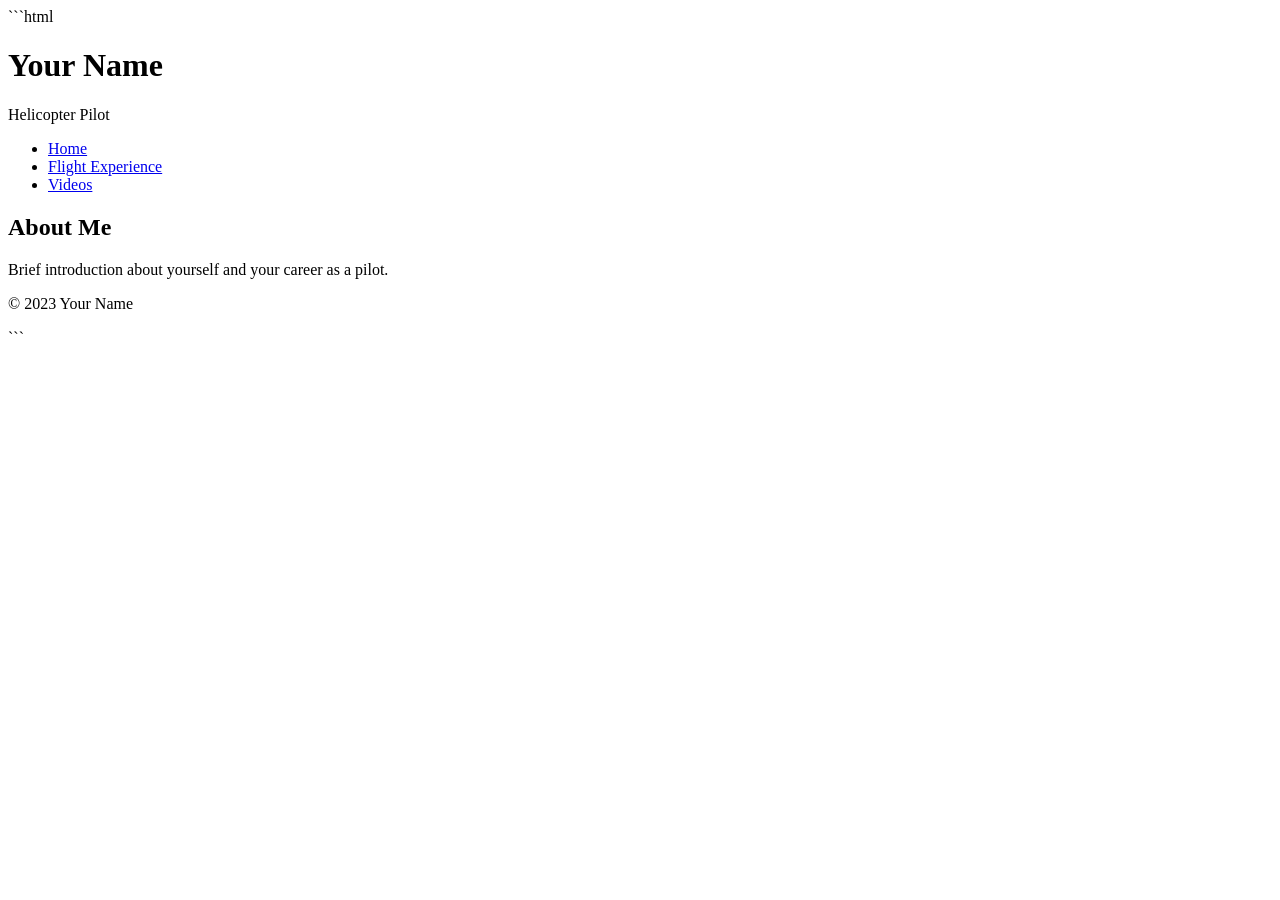
==== index.html @ 6cabb225 "Create index.html" ====
```html
 <!DOCTYPE html>
 <html lang="en">
 <head>
     <meta charset="UTF-8">
     <meta name="viewport" content="width=device-width, initial-scale=1.0">
     <title>Personal Resume</title>
     <link rel="stylesheet" href="styles.css">
 </head>
 <body>
     <header>
         <h1>Your Name</h1>
         <p>Helicopter Pilot</p>
     </header>
     <nav>
         <ul>
             <li><a href="index.html">Home</a></li>
             <li><a href="flight_experience.html">Flight Experience</a></li>
             <li><a href="videos.html">Videos</a></li>
         </ul>
     </nav>
     <main>
         <section id="about">
             <h2>About Me</h2>
             <p>Brief introduction about yourself and your career as a pilot.</p>
         </section>
     </main>
     <footer>
         <p>&copy; 2023 Your Name</p>
     </footer>
 </body>
 </html>
 ```
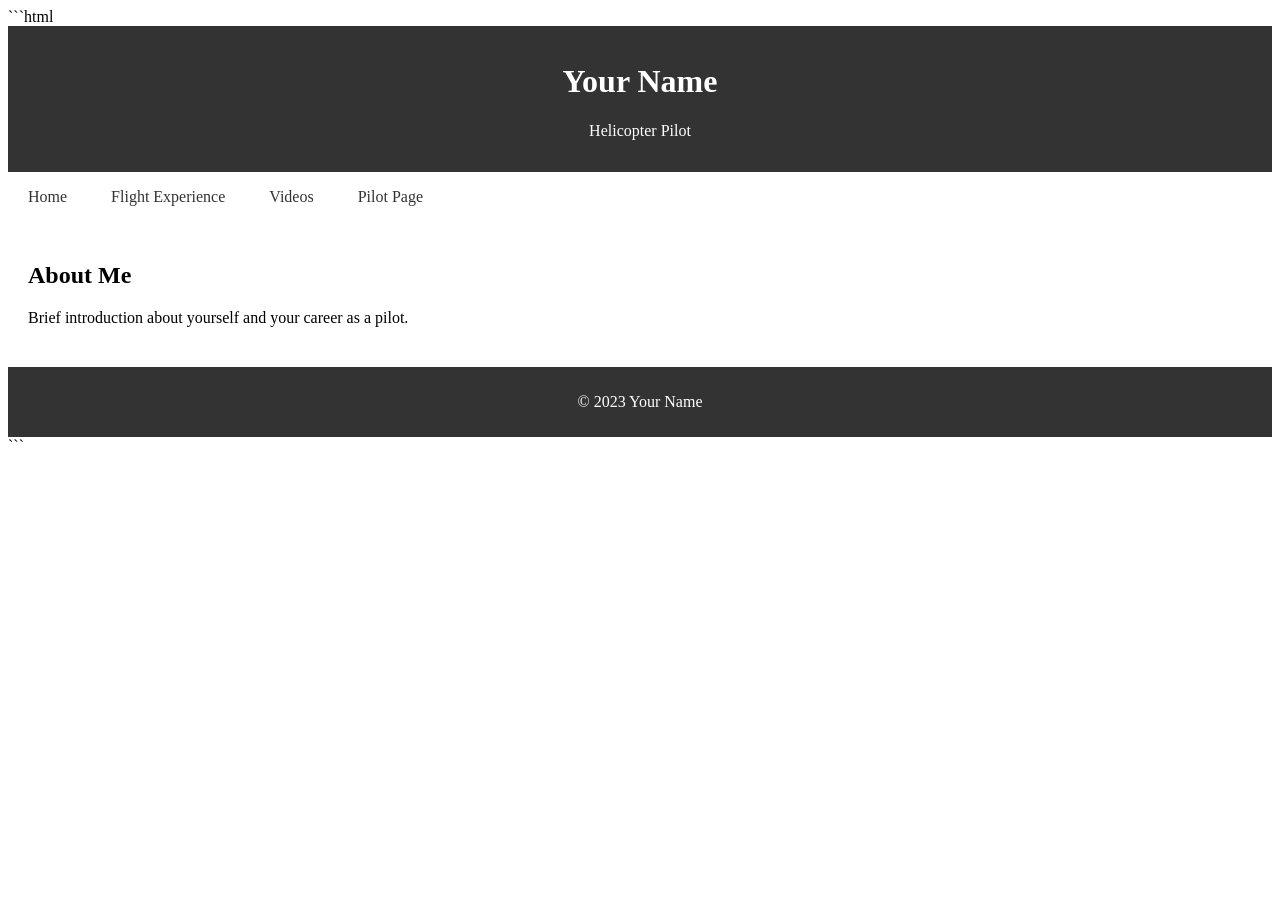
==== commit 45c03bc4: "Update index.html" ====
--- a/index.html
+++ b/index.html
@@ -17,6 +17,7 @@
              <li><a href="index.html">Home</a></li>
              <li><a href="flight_experience.html">Flight Experience</a></li>
              <li><a href="videos.html">Videos</a></li>
+             <li><a href="pilotpage.html">Pilot Page</a></li>
          </ul>
      </nav>
      <main>
--- a/styles.css
+++ b/styles.css
@@ -0,0 +1,50 @@
+ ```css
+ body {
+     font-family: Arial, sans-serif;
+     margin: 0;
+     padding: 0;
+     line-height: 1.6;
+ }
+
+ header {
+     background-color: #333;
+     color: white;
+     padding: 1rem;
+     text-align: center;
+ }
+
+ nav ul {
+     list-style-type: none;
+     padding: 0;
+ }
+
+ nav ul li {
+     display: inline;
+ }
+
+ nav ul li a {
+     color: #333;
+     text-decoration: none;
+     padding: 10px 20px;
+ }
+
+ nav ul li a:hover {
+     background-color: #333;
+     color: white;
+ }
+
+ main {
+     padding: 20px;
+ }
+
+ section {
+     margin-bottom: 20px;
+ }
+
+ footer {
+     background-color: #333;
+     color: white;
+     text-align: center;
+     padding: 10px;
+ }
+ ```
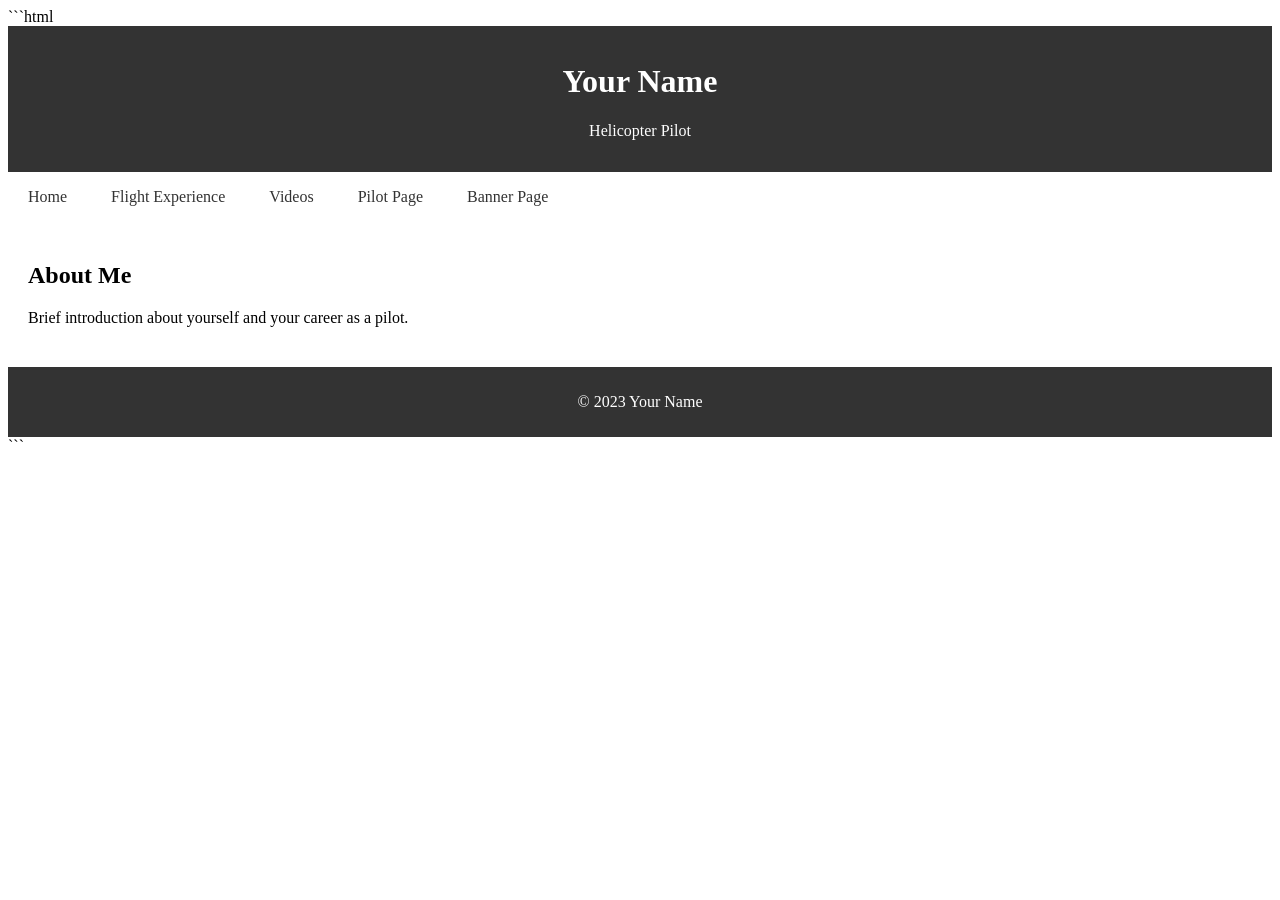
==== commit 56160641: "Update index.html" ====
--- a/index.html
+++ b/index.html
@@ -18,6 +18,7 @@
              <li><a href="flight_experience.html">Flight Experience</a></li>
              <li><a href="videos.html">Videos</a></li>
              <li><a href="pilotpage.html">Pilot Page</a></li>
+             <li><a href="bannerpage.html">Banner Page</a></li>
          </ul>
      </nav>
      <main>
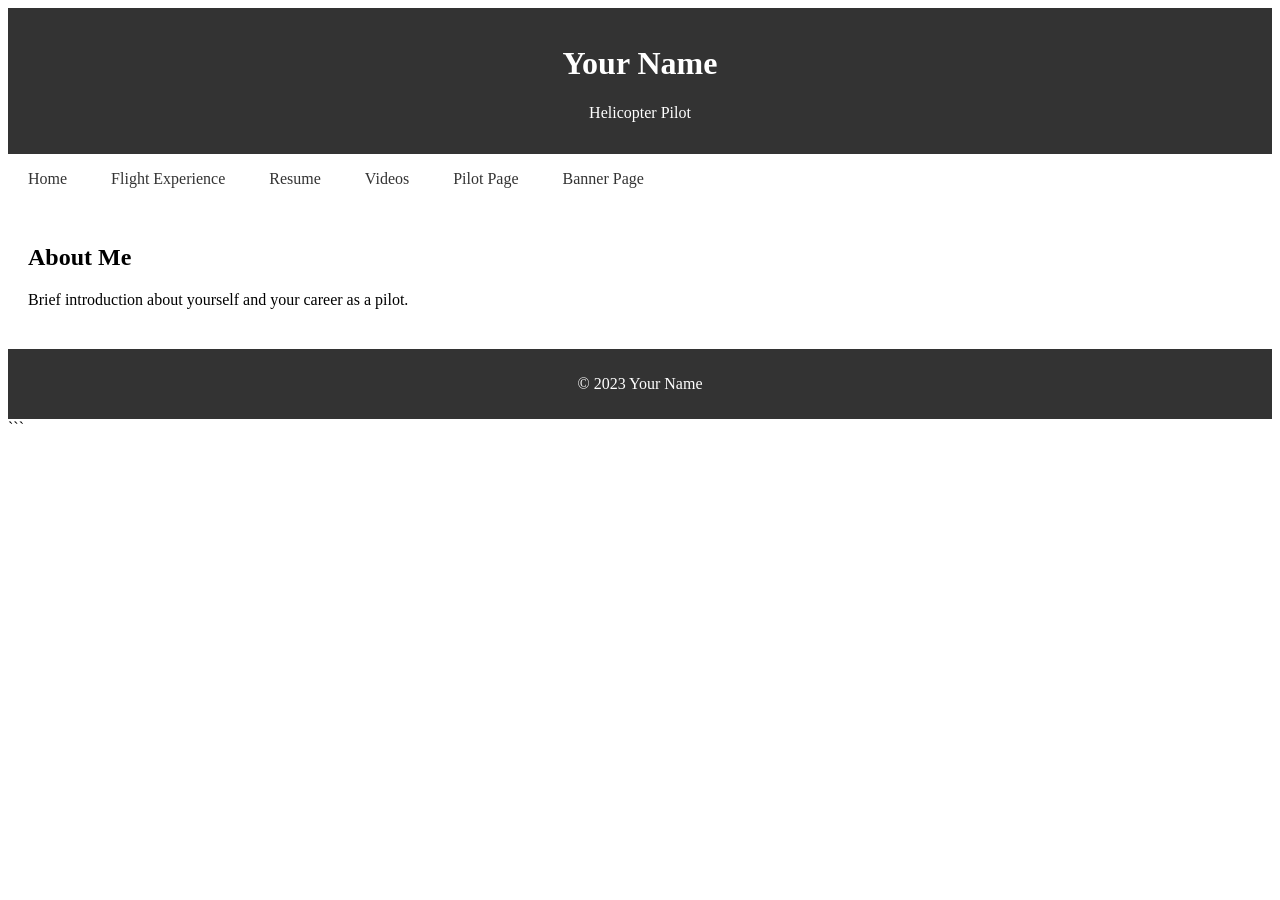
==== commit 9f4f8c68: "added resume" ====
--- a/index.html
+++ b/index.html
@@ -1,4 +1,3 @@
- ```html
  <!DOCTYPE html>
  <html lang="en">
  <head>
@@ -16,6 +15,7 @@
          <ul>
              <li><a href="index.html">Home</a></li>
              <li><a href="flight_experience.html">Flight Experience</a></li>
+             <li><a href="resume.html">Resume</a></li>
              <li><a href="videos.html">Videos</a></li>
              <li><a href="pilotpage.html">Pilot Page</a></li>
              <li><a href="bannerpage.html">Banner Page</a></li>
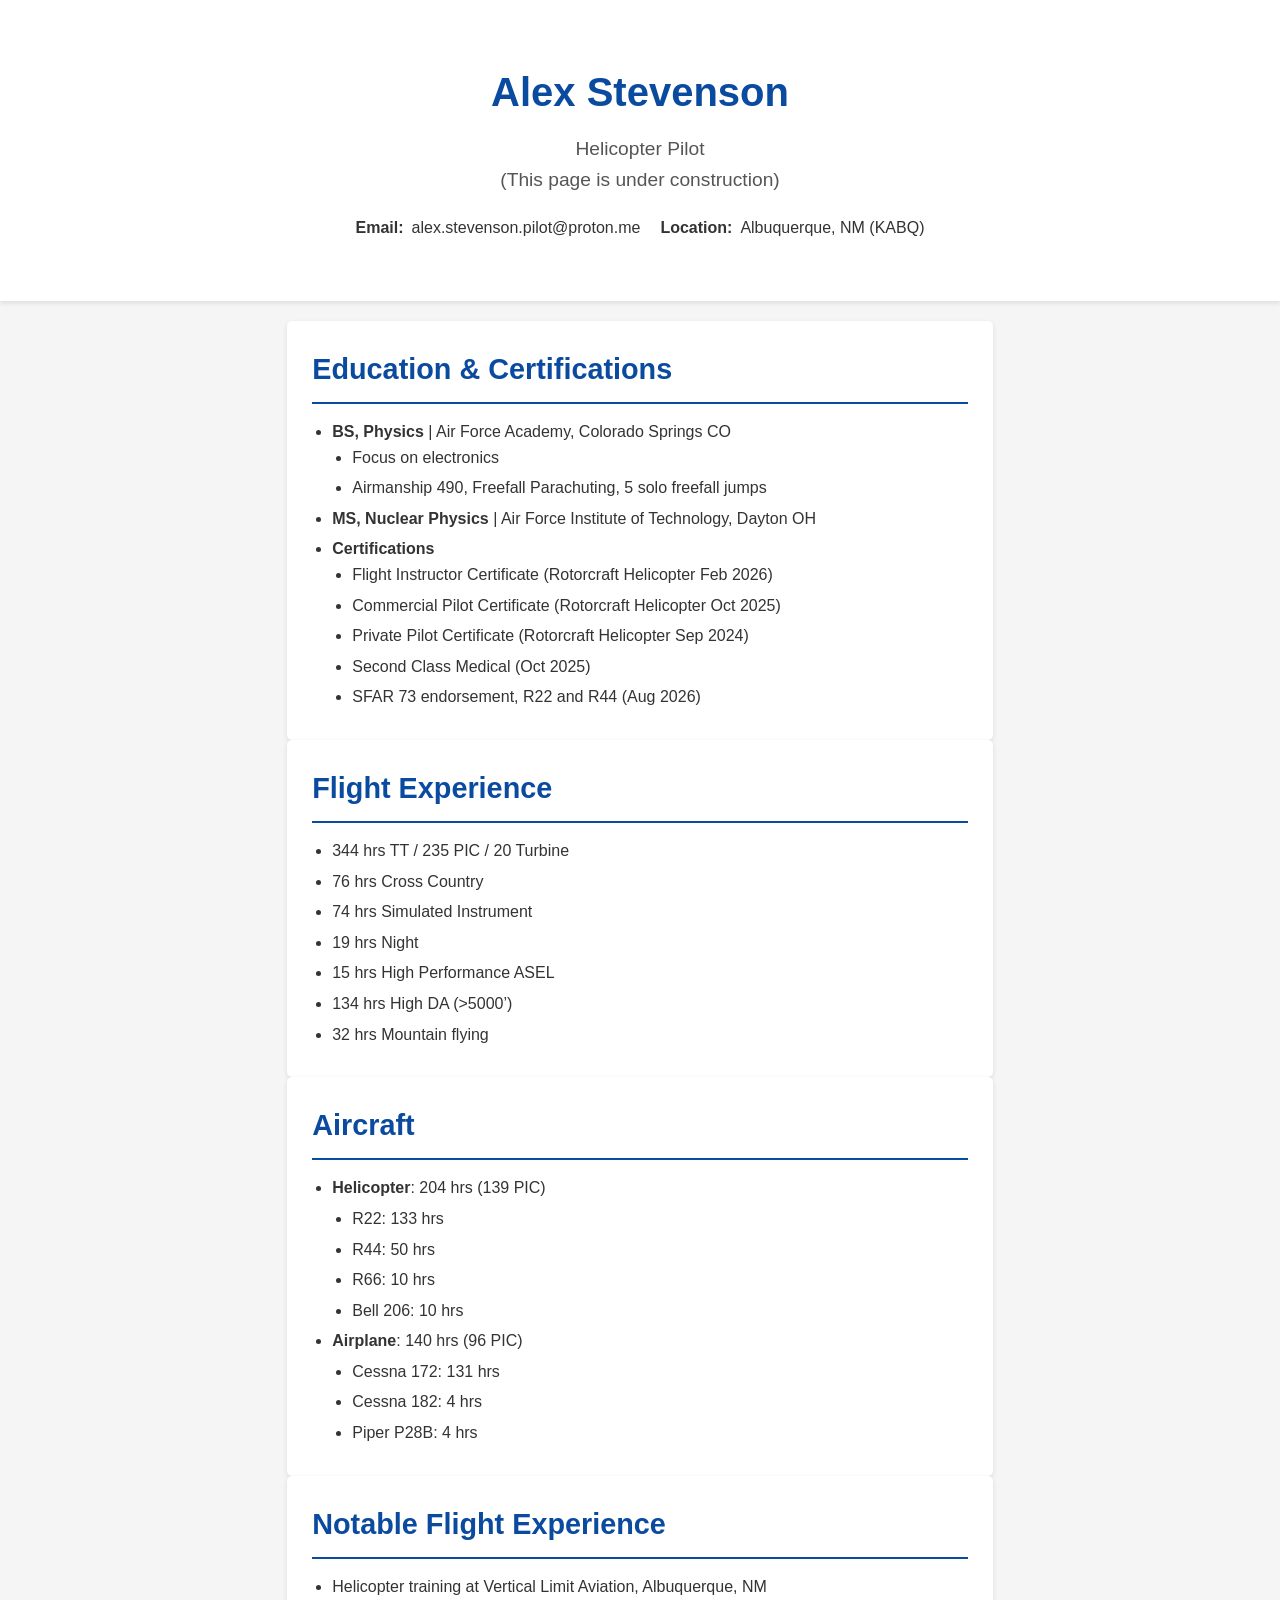
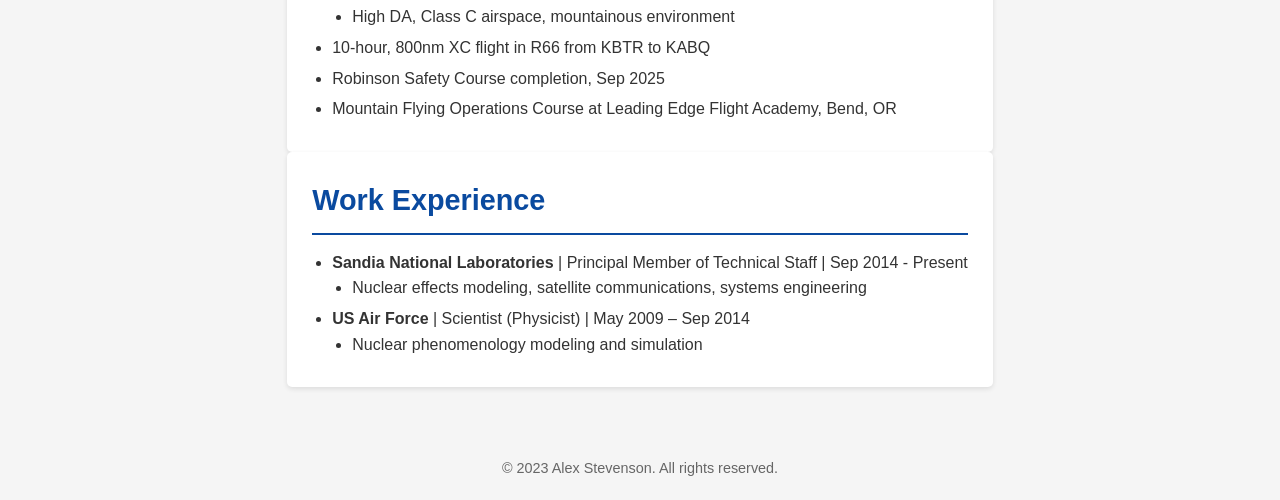
==== commit cab88b8c: "temp page add" ====
--- a/index.html
+++ b/index.html
@@ -1,35 +1,259 @@
- <!DOCTYPE html>
- <html lang="en">
- <head>
-     <meta charset="UTF-8">
-     <meta name="viewport" content="width=device-width, initial-scale=1.0">
-     <title>Personal Resume</title>
-     <link rel="stylesheet" href="styles.css">
- </head>
- <body>
-     <header>
-         <h1>Your Name</h1>
-         <p>Helicopter Pilot</p>
-     </header>
-     <nav>
-         <ul>
-             <li><a href="index.html">Home</a></li>
-             <li><a href="flight_experience.html">Flight Experience</a></li>
-             <li><a href="resume.html">Resume</a></li>
-             <li><a href="videos.html">Videos</a></li>
-             <li><a href="pilotpage.html">Pilot Page</a></li>
-             <li><a href="bannerpage.html">Banner Page</a></li>
-         </ul>
-     </nav>
-     <main>
-         <section id="about">
-             <h2>About Me</h2>
-             <p>Brief introduction about yourself and your career as a pilot.</p>
-         </section>
-     </main>
-     <footer>
-         <p>&copy; 2023 Your Name</p>
-     </footer>
- </body>
- </html>
- ```
+<!DOCTYPE html>
+<html lang="en">
+<head>
+    <meta charset="UTF-8">
+    <meta name="viewport" content="width=device-width, initial-scale=1.0">
+    <title>Alex Stevenson - Pilot & Physicist</title>
+    <style>
+        * {
+            margin: 0;
+            padding: 0;
+            box-sizing: border-box;
+            font-family: 'Arial', sans-serif;
+        }
+
+        body {
+            background-color: #f5f5f5;
+            color: #333;
+            line-height: 1.6;
+        }
+
+        .container {
+            max-width: 1000px;
+            margin: 0 auto;
+            padding: 20px;
+        }
+
+        header {
+            text-align: center;
+            padding: 40px 0;
+            background-color: #fff;
+            box-shadow: 0 2px 5px rgba(0,0,0,0.1);
+        }
+
+        h1 {
+            font-size: 2.5rem;
+            margin-bottom: 10px;
+            color: #0a4a9f;
+        }
+
+        .subtitle {
+            font-size: 1.2rem;
+            color: #555;
+        }
+
+        .contact-info {
+            display: flex;
+            justify-content: center;
+            flex-wrap: wrap;
+            gap: 20px;
+            margin-top: 20px;
+            font-size: 1rem;
+        }
+
+        .contact-item {
+            display: flex;
+            align-items: center;
+            gap: 8px;
+        }
+
+        main {
+            display: grid;
+            grid-template-columns: 1fr;
+            gap: 30px;
+        }
+
+        section {
+            background-color: #fff;
+            padding: 25px;
+            border-radius: 5px;
+            box-shadow: 0 2px 5px rgba(0,0,0,0.1);
+        }
+
+        h2 {
+            font-size: 1.8rem;
+            margin-bottom: 15px;
+            color: #0a4a9f;
+            border-bottom: 2px solid #0a4a9f;
+            padding-bottom: 10px;
+        }
+
+        h3 {
+            font-size: 1.4rem;
+            margin: 15px 0 10px;
+            color: #0a4a9f;
+        }
+
+        ul {
+            list-style-type: disc;
+            padding-left: 20px;
+        }
+
+        li {
+            margin-bottom: 5px;
+        }
+
+        .grid {
+            display: grid;
+            grid-template-columns: 1fr 1fr;
+            gap: 20px;
+        }
+
+        @media (max-width: 768px) {
+            .grid {
+                grid-template-columns: 1fr;
+            }
+        }
+
+        .tabs {
+            display: flex;
+            margin-bottom: 20px;
+            border-bottom: 1px solid #ddd;
+        }
+
+        .tab {
+            padding: 10px 20px;
+            cursor: pointer;
+            background-color: #f0f0f0;
+            border: none;
+            font-size: 1rem;
+        }
+
+        .tab.active {
+            background-color: #0a4a9f;
+            color: white;
+        }
+
+        .tab-content {
+            display: none;
+        }
+
+        .tab-content.active {
+            display: block;
+        }
+
+        footer {
+            text-align: center;
+            margin-top: 30px;
+            font-size: 0.9rem;
+            color: #666;
+        }
+    </style>
+</head>
+<body>
+    <header>
+        <div class="container">
+            <h1>Alex Stevenson</h1>
+            <p class="subtitle">Helicopter Pilot </p>
+            <p class="subtitle">(This page is under construction) </p>
+            <div class="contact-info">
+                <div class="contact-item">
+                    <strong>Email:</strong> alex.stevenson.pilot@proton.me
+                </div>
+                <div class="contact-item">
+                    <strong>Location:</strong> Albuquerque, NM (KABQ)
+                </div>
+            </div>
+        </div>
+    </header>
+
+    <main>
+        <div class="container">
+            <section id="education">
+                <h2>Education & Certifications</h2>
+                <ul>
+                    <li>
+                        <strong>BS, Physics</strong> | Air Force Academy, Colorado Springs CO
+                        <ul>
+                            <li>Focus on electronics</li>
+                            <li>Airmanship 490, Freefall Parachuting, 5 solo freefall jumps</li>
+                        </ul>
+                    </li>
+                    <li>
+                        <strong>MS, Nuclear Physics</strong> | Air Force Institute of Technology, Dayton OH
+                    </li>
+                    <li>
+                        <strong>Certifications</strong>
+                        <ul>
+                            <li>Flight Instructor Certificate (Rotorcraft Helicopter Feb 2026)</li>
+                            <li>Commercial Pilot Certificate (Rotorcraft Helicopter Oct 2025)</li>
+                            <li>Private Pilot Certificate (Rotorcraft Helicopter Sep 2024)</li>
+                            <li>Second Class Medical (Oct 2025)</li>
+                            <li>SFAR 73 endorsement, R22 and R44 (Aug 2026)</li>
+                        </ul>
+                    </li>
+                </ul>
+            </section>
+
+            <section id="experience">
+                <h2>Flight Experience</h2>
+                <ul>
+                    <li>344 hrs TT / 235 PIC / 20 Turbine</li>
+                    <li>76 hrs Cross Country</li>
+                    <li>74 hrs Simulated Instrument</li>
+                    <li>19 hrs Night</li>
+                    <li>15 hrs High Performance ASEL</li>
+                    <li>134 hrs High DA (>5000’)</li>
+                    <li>32 hrs Mountain flying</li>
+                </ul>
+            </section>
+
+            <section id="aircraft">
+                <h2>Aircraft</h2>
+                <ul>
+                    <li><strong>Helicopter</strong>: 204 hrs (139 PIC)</li>
+                    <ul>
+                        <li>R22: 133 hrs</li>
+                        <li>R44: 50 hrs</li>
+                        <li>R66: 10 hrs</li>
+                        <li>Bell 206: 10 hrs</li>
+                    </ul>
+                    <li><strong>Airplane</strong>: 140 hrs (96 PIC)</li>
+                    <ul>
+                        <li>Cessna 172: 131 hrs</li>
+                        <li>Cessna 182: 4 hrs</li>
+                        <li>Piper P28B: 4 hrs</li>
+                    </ul>
+                </ul>
+            </section>
+
+            <section id="notable">
+                <h2>Notable Flight Experience</h2>
+                <ul>
+                    <li>Helicopter training at Vertical Limit Aviation, Albuquerque, NM</li>
+                    <ul>
+                        <li>High DA, Class C airspace, mountainous environment</li>
+                    </ul>
+                    <li>10-hour, 800nm XC flight in R66 from KBTR to KABQ</li>
+                    <li>Robinson Safety Course completion, Sep 2025</li>
+                    <li>Mountain Flying Operations Course at Leading Edge Flight Academy, Bend, OR</li>
+                </ul>
+            </section>
+
+            <section id="work">
+                <h2>Work Experience</h2>
+                <ul>
+                    <li>
+                        <strong>Sandia National Laboratories</strong> | Principal Member of Technical Staff | Sep 2014 - Present
+                        <ul>
+                            <li>Nuclear effects modeling, satellite communications, systems engineering</li>
+                        </ul>
+                    </li>
+                    <li>
+                        <strong>US Air Force</strong> | Scientist (Physicist) | May 2009 – Sep 2014
+                        <ul>
+                            <li>Nuclear phenomenology modeling and simulation</li>
+                        </ul>
+                    </li>
+                </ul>
+            </section>
+        </div>
+    </main>
+
+    <footer>
+        <div class="container">
+            <p>&copy; 2023 Alex Stevenson. All rights reserved.</p>
+        </div>
+    </footer>
+</body>
+</html>
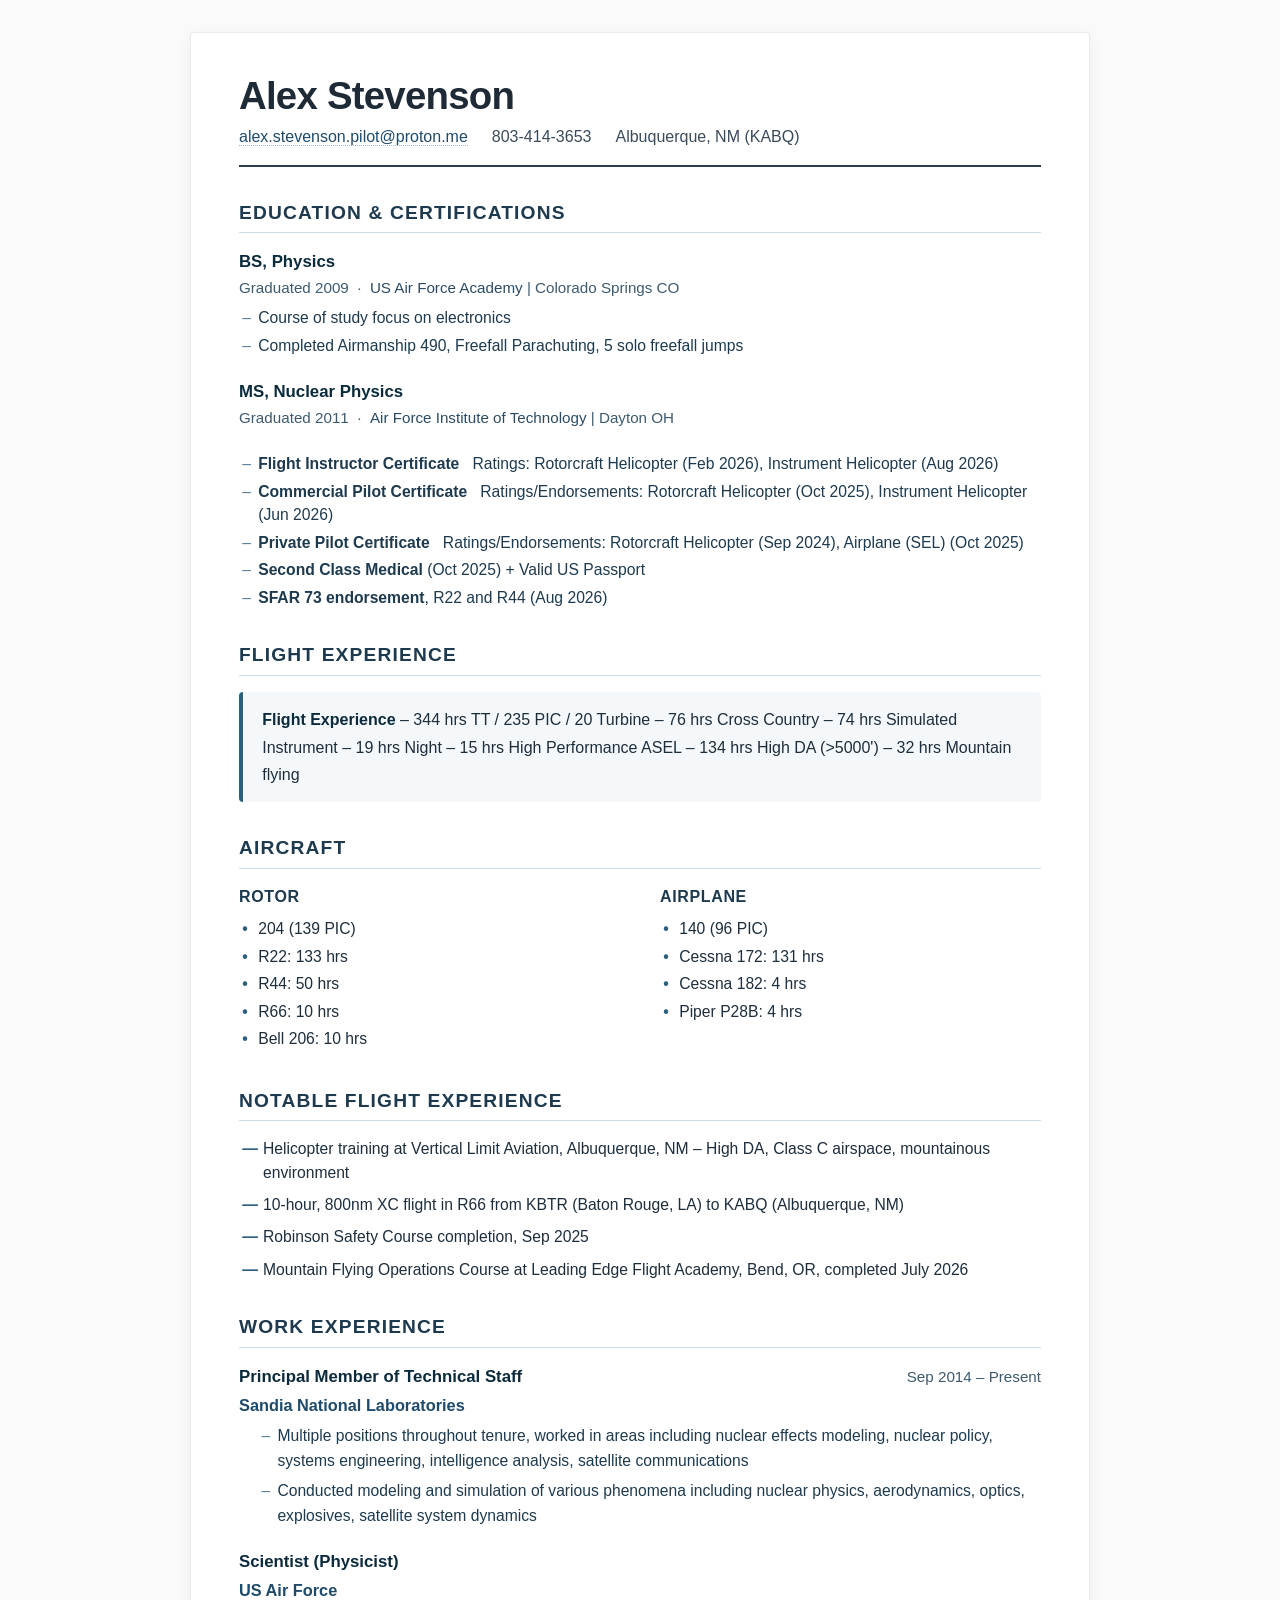
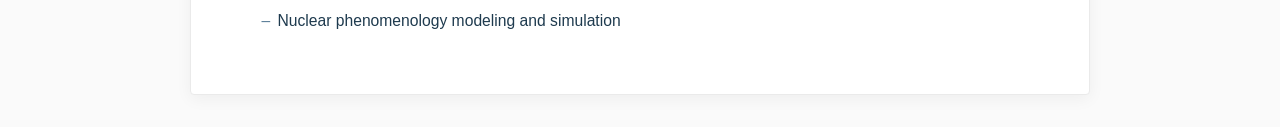
==== commit 269f084c: "another emergency update" ====
--- a/index.html
+++ b/index.html
@@ -1,259 +1,449 @@
 <!DOCTYPE html>
 <html lang="en">
 <head>
-    <meta charset="UTF-8">
-    <meta name="viewport" content="width=device-width, initial-scale=1.0">
-    <title>Alex Stevenson - Pilot & Physicist</title>
-    <style>
-        * {
-            margin: 0;
-            padding: 0;
-            box-sizing: border-box;
-            font-family: 'Arial', sans-serif;
-        }
-
-        body {
-            background-color: #f5f5f5;
-            color: #333;
-            line-height: 1.6;
-        }
-
-        .container {
-            max-width: 1000px;
-            margin: 0 auto;
-            padding: 20px;
-        }
-
-        header {
-            text-align: center;
-            padding: 40px 0;
-            background-color: #fff;
-            box-shadow: 0 2px 5px rgba(0,0,0,0.1);
-        }
-
-        h1 {
-            font-size: 2.5rem;
-            margin-bottom: 10px;
-            color: #0a4a9f;
-        }
-
-        .subtitle {
-            font-size: 1.2rem;
-            color: #555;
-        }
-
-        .contact-info {
-            display: flex;
-            justify-content: center;
-            flex-wrap: wrap;
-            gap: 20px;
-            margin-top: 20px;
-            font-size: 1rem;
-        }
-
-        .contact-item {
-            display: flex;
-            align-items: center;
-            gap: 8px;
-        }
-
-        main {
-            display: grid;
-            grid-template-columns: 1fr;
-            gap: 30px;
-        }
-
-        section {
-            background-color: #fff;
-            padding: 25px;
-            border-radius: 5px;
-            box-shadow: 0 2px 5px rgba(0,0,0,0.1);
-        }
-
-        h2 {
-            font-size: 1.8rem;
-            margin-bottom: 15px;
-            color: #0a4a9f;
-            border-bottom: 2px solid #0a4a9f;
-            padding-bottom: 10px;
-        }
-
-        h3 {
-            font-size: 1.4rem;
-            margin: 15px 0 10px;
-            color: #0a4a9f;
-        }
-
-        ul {
-            list-style-type: disc;
-            padding-left: 20px;
-        }
-
-        li {
-            margin-bottom: 5px;
-        }
-
-        .grid {
-            display: grid;
-            grid-template-columns: 1fr 1fr;
-            gap: 20px;
-        }
-
-        @media (max-width: 768px) {
-            .grid {
-                grid-template-columns: 1fr;
-            }
-        }
-
-        .tabs {
-            display: flex;
-            margin-bottom: 20px;
-            border-bottom: 1px solid #ddd;
-        }
-
-        .tab {
-            padding: 10px 20px;
-            cursor: pointer;
-            background-color: #f0f0f0;
-            border: none;
-            font-size: 1rem;
-        }
-
-        .tab.active {
-            background-color: #0a4a9f;
-            color: white;
-        }
-
-        .tab-content {
-            display: none;
-        }
-
-        .tab-content.active {
-            display: block;
-        }
-
-        footer {
-            text-align: center;
-            margin-top: 30px;
-            font-size: 0.9rem;
-            color: #666;
-        }
-    </style>
+  <meta charset="UTF-8">
+  <meta name="viewport" content="width=device-width, initial-scale=1.0">
+  <title>Alex Stevenson · Flight Resume</title>
+  <style>
+    /* Simple clean reset, matching a plain document feel */
+    * {
+      margin: 0;
+      padding: 0;
+      box-sizing: border-box;
+    }
+
+    body {
+      background: #fafafa;
+      font-family: 'Segoe UI', 'Roboto', Arial, Helvetica, sans-serif;
+      display: flex;
+      justify-content: center;
+      padding: 2rem 1rem;
+      line-height: 1.5;
+      color: #1e1e1e;
+    }
+
+    /* Page container: white, subtle shadow, max width like a PDF page */
+    .resume {
+      max-width: 900px;
+      width: 100%;
+      background: #ffffff;
+      box-shadow: 0 4px 16px rgba(0, 0, 0, 0.05);
+      padding: 2.5rem 3rem;
+      border-radius: 4px;
+      border: 1px solid #eaeaea;
+    }
+
+    /* Header — name, contact line */
+    .header {
+      margin-bottom: 2rem;
+      padding-bottom: 1rem;
+      border-bottom: 2px solid #2c3e50;
+    }
+
+    .name {
+      font-size: 2.4rem;
+      font-weight: 600;
+      letter-spacing: -0.02em;
+      color: #1e2b37;
+      margin-bottom: 0.35rem;
+      line-height: 1.2;
+    }
+
+    .contact {
+      font-size: 1rem;
+      color: #3a4a5a;
+      display: flex;
+      flex-wrap: wrap;
+      gap: 0.5rem 1.5rem;
+      align-items: center;
+    }
+
+    .contact span {
+      white-space: nowrap;
+    }
+
+    .contact a {
+      color: #1e4a6b;
+      text-decoration: none;
+      font-weight: 500;
+      border-bottom: 1px dotted #a0b8cc;
+    }
+
+    .contact a:hover {
+      border-bottom: 1px solid #1e4a6b;
+    }
+
+    /* Section headings — all caps, spaced, like the PDF */
+    .section-title {
+      font-size: 1.2rem;
+      font-weight: 700;
+      letter-spacing: 0.06em;
+      text-transform: uppercase;
+      color: #1e3a4e;
+      margin-top: 2rem;
+      margin-bottom: 1rem;
+      border-bottom: 1px solid #cfdce6;
+      padding-bottom: 0.3rem;
+    }
+
+    /* First section after header needs less top margin */
+    .section-title:first-of-type {
+      margin-top: 0.5rem;
+    }
+
+    /* Education & Certification list */
+    .edu-item {
+      margin-bottom: 1.4rem;
+    }
+
+    .edu-item:last-child {
+      margin-bottom: 0.2rem;
+    }
+
+    .degree {
+      font-weight: 700;
+      font-size: 1.05rem;
+      color: #0b2a3b;
+    }
+
+    .school {
+      font-weight: 500;
+      color: #2c4b62;
+    }
+
+    .meta {
+      font-size: 0.95rem;
+      color: #3e5a6e;
+      margin: 0.15rem 0 0.35rem 0;
+    }
+
+    .detail-list {
+      list-style: none;
+      margin: 0.4rem 0 0.8rem 0;
+      padding-left: 0.2rem;
+    }
+
+    .detail-list li {
+      font-size: 0.98rem;
+      color: #1e3a4e;
+      margin-bottom: 0.25rem;
+      padding-left: 1rem;
+      position: relative;
+    }
+
+    .detail-list li::before {
+      content: "–";
+      position: absolute;
+      left: 0;
+      color: #5c7f99;
+    }
+
+    /* Flight experience block — same style as PDF, with dash separators */
+    .flight-exp {
+      font-size: 1rem;
+      color: #1e2e3c;
+      background: #f5f8fa;
+      padding: 0.9rem 1.2rem;
+      border-radius: 4px;
+      border-left: 4px solid #2c5f7e;
+      margin: 0.5rem 0 1.2rem 0;
+      line-height: 1.7;
+      font-weight: 500;
+    }
+
+    .flight-exp strong {
+      font-weight: 700;
+      color: #0b2a3b;
+    }
+
+    /* Aircraft two-column layout (rotor / airplane) */
+    .aircraft-group {
+      display: flex;
+      flex-wrap: wrap;
+      gap: 1.5rem 2.5rem;
+      margin: 0.5rem 0 0.8rem 0;
+    }
+
+    .aircraft-category {
+      flex: 1 1 200px;
+    }
+
+    .aircraft-category h4 {
+      font-size: 1rem;
+      font-weight: 700;
+      color: #1e3a4e;
+      margin-bottom: 0.5rem;
+      text-transform: uppercase;
+      letter-spacing: 0.04em;
+    }
+
+    .aircraft-category ul {
+      list-style: none;
+      padding-left: 0.2rem;
+    }
+
+    .aircraft-category li {
+      font-size: 0.98rem;
+      margin-bottom: 0.25rem;
+      padding-left: 1rem;
+      position: relative;
+      color: #1e2e3c;
+    }
+
+    .aircraft-category li::before {
+      content: "•";
+      position: absolute;
+      left: 0;
+      color: #2c5f7e;
+      font-weight: 700;
+    }
+
+    /* Notable flight experience — bullet list with dashes */
+    .notable-list {
+      list-style: none;
+      margin: 0.5rem 0 0.5rem 0;
+      padding-left: 0.2rem;
+    }
+
+    .notable-list li {
+      font-size: 0.98rem;
+      color: #1e2e3c;
+      margin-bottom: 0.55rem;
+      padding-left: 1.3rem;
+      position: relative;
+    }
+
+    .notable-list li::before {
+      content: "—";
+      position: absolute;
+      left: 0;
+      color: #2c5f7e;
+      font-weight: 600;
+    }
+
+    /* Work experience entries */
+    .job {
+      margin-bottom: 1.3rem;
+    }
+
+    .job-header {
+      display: flex;
+      flex-wrap: wrap;
+      justify-content: space-between;
+      align-items: baseline;
+      gap: 0.3rem 1rem;
+      margin-bottom: 0.25rem;
+    }
+
+    .job-title {
+      font-weight: 700;
+      font-size: 1.05rem;
+      color: #0b2a3b;
+    }
+
+    .job-company {
+      font-weight: 600;
+      color: #1e4a6b;
+      font-size: 1.02rem;
+    }
+
+    .job-date {
+      font-size: 0.95rem;
+      color: #3e5a6e;
+      white-space: nowrap;
+      font-weight: 500;
+    }
+
+    .job-desc {
+      font-size: 0.98rem;
+      color: #1e3a4e;
+      margin-top: 0.35rem;
+      padding-left: 0.2rem;
+      line-height: 1.6;
+    }
+
+    .job-desc ul {
+      list-style: none;
+      padding-left: 1.2rem;
+      margin-top: 0.3rem;
+    }
+
+    .job-desc ul li {
+      margin-bottom: 0.3rem;
+      position: relative;
+      padding-left: 1rem;
+    }
+
+    .job-desc ul li::before {
+      content: "–";
+      position: absolute;
+      left: 0;
+      color: #5c7f99;
+    }
+
+    /* Air Force entry uses similar styling */
+    .job .job-title + .job-company {
+      display: inline;
+    }
+
+    /* small utility */
+    .mt-1 {
+      margin-top: 0.5rem;
+    }
+
+    /* Responsive adjustments */
+    @media (max-width: 650px) {
+      .resume {
+        padding: 1.8rem 1.5rem;
+      }
+      .name {
+        font-size: 1.9rem;
+      }
+      .contact {
+        flex-direction: column;
+        align-items: flex-start;
+        gap: 0.2rem;
+      }
+      .job-header {
+        flex-direction: column;
+        align-items: flex-start;
+      }
+      .aircraft-group {
+        flex-direction: column;
+        gap: 0.8rem;
+      }
+    }
+
+    /* Print styling to keep clean if printed */
+    @media print {
+      body {
+        background: white;
+        padding: 0.2in;
+      }
+      .resume {
+        box-shadow: none;
+        border: none;
+        padding: 0;
+        max-width: 100%;
+      }
+      .contact a {
+        color: black;
+        border-bottom: none;
+      }
+    }
+  </style>
 </head>
 <body>
-    <header>
-        <div class="container">
-            <h1>Alex Stevenson</h1>
-            <p class="subtitle">Helicopter Pilot </p>
-            <p class="subtitle">(This page is under construction) </p>
-            <div class="contact-info">
-                <div class="contact-item">
-                    <strong>Email:</strong> alex.stevenson.pilot@proton.me
-                </div>
-                <div class="contact-item">
-                    <strong>Location:</strong> Albuquerque, NM (KABQ)
-                </div>
-            </div>
-        </div>
-    </header>
-
-    <main>
-        <div class="container">
-            <section id="education">
-                <h2>Education & Certifications</h2>
-                <ul>
-                    <li>
-                        <strong>BS, Physics</strong> | Air Force Academy, Colorado Springs CO
-                        <ul>
-                            <li>Focus on electronics</li>
-                            <li>Airmanship 490, Freefall Parachuting, 5 solo freefall jumps</li>
-                        </ul>
-                    </li>
-                    <li>
-                        <strong>MS, Nuclear Physics</strong> | Air Force Institute of Technology, Dayton OH
-                    </li>
-                    <li>
-                        <strong>Certifications</strong>
-                        <ul>
-                            <li>Flight Instructor Certificate (Rotorcraft Helicopter Feb 2026)</li>
-                            <li>Commercial Pilot Certificate (Rotorcraft Helicopter Oct 2025)</li>
-                            <li>Private Pilot Certificate (Rotorcraft Helicopter Sep 2024)</li>
-                            <li>Second Class Medical (Oct 2025)</li>
-                            <li>SFAR 73 endorsement, R22 and R44 (Aug 2026)</li>
-                        </ul>
-                    </li>
-                </ul>
-            </section>
-
-            <section id="experience">
-                <h2>Flight Experience</h2>
-                <ul>
-                    <li>344 hrs TT / 235 PIC / 20 Turbine</li>
-                    <li>76 hrs Cross Country</li>
-                    <li>74 hrs Simulated Instrument</li>
-                    <li>19 hrs Night</li>
-                    <li>15 hrs High Performance ASEL</li>
-                    <li>134 hrs High DA (>5000’)</li>
-                    <li>32 hrs Mountain flying</li>
-                </ul>
-            </section>
-
-            <section id="aircraft">
-                <h2>Aircraft</h2>
-                <ul>
-                    <li><strong>Helicopter</strong>: 204 hrs (139 PIC)</li>
-                    <ul>
-                        <li>R22: 133 hrs</li>
-                        <li>R44: 50 hrs</li>
-                        <li>R66: 10 hrs</li>
-                        <li>Bell 206: 10 hrs</li>
-                    </ul>
-                    <li><strong>Airplane</strong>: 140 hrs (96 PIC)</li>
-                    <ul>
-                        <li>Cessna 172: 131 hrs</li>
-                        <li>Cessna 182: 4 hrs</li>
-                        <li>Piper P28B: 4 hrs</li>
-                    </ul>
-                </ul>
-            </section>
-
-            <section id="notable">
-                <h2>Notable Flight Experience</h2>
-                <ul>
-                    <li>Helicopter training at Vertical Limit Aviation, Albuquerque, NM</li>
-                    <ul>
-                        <li>High DA, Class C airspace, mountainous environment</li>
-                    </ul>
-                    <li>10-hour, 800nm XC flight in R66 from KBTR to KABQ</li>
-                    <li>Robinson Safety Course completion, Sep 2025</li>
-                    <li>Mountain Flying Operations Course at Leading Edge Flight Academy, Bend, OR</li>
-                </ul>
-            </section>
-
-            <section id="work">
-                <h2>Work Experience</h2>
-                <ul>
-                    <li>
-                        <strong>Sandia National Laboratories</strong> | Principal Member of Technical Staff | Sep 2014 - Present
-                        <ul>
-                            <li>Nuclear effects modeling, satellite communications, systems engineering</li>
-                        </ul>
-                    </li>
-                    <li>
-                        <strong>US Air Force</strong> | Scientist (Physicist) | May 2009 – Sep 2014
-                        <ul>
-                            <li>Nuclear phenomenology modeling and simulation</li>
-                        </ul>
-                    </li>
-                </ul>
-            </section>
-        </div>
-    </main>
-
-    <footer>
-        <div class="container">
-            <p>&copy; 2023 Alex Stevenson. All rights reserved.</p>
-        </div>
-    </footer>
+  <div class="resume">
+    <!-- HEADER -->
+    <div class="header">
+      <div class="name">Alex Stevenson</div>
+      <div class="contact">
+        <span><a href="mailto:alex.stevenson.pilot@proton.me">alex.stevenson.pilot@proton.me</a></span>
+        <span>803-414-3653</span>
+        <span>Albuquerque, NM (KABQ)</span>
+      </div>
+    </div>
+
+    <!-- EDUCATION & CERTIFICATIONS -->
+    <div class="section-title">Education &amp; Certifications</div>
+
+    <div class="edu-item">
+      <div class="degree">BS, Physics</div>
+      <div class="meta">Graduated 2009 &nbsp;·&nbsp; <span class="school">US Air Force Academy</span> | Colorado Springs CO</div>
+      <ul class="detail-list">
+        <li>Course of study focus on electronics</li>
+        <li>Completed Airmanship 490, Freefall Parachuting, 5 solo freefall jumps</li>
+      </ul>
+    </div>
+
+    <div class="edu-item">
+      <div class="degree">MS, Nuclear Physics</div>
+      <div class="meta">Graduated 2011 &nbsp;·&nbsp; <span class="school">Air Force Institute of Technology</span> | Dayton OH</div>
+    </div>
+
+    <!-- Certifications section — same visual level as education, no extra heading -->
+    <div class="edu-item" style="margin-top: 1.2rem;">
+      <ul class="detail-list" style="margin-top: 0.2rem;">
+        <li><strong>Flight Instructor Certificate</strong> &nbsp; Ratings: Rotorcraft Helicopter (Feb 2026), Instrument Helicopter (Aug 2026)</li>
+        <li><strong>Commercial Pilot Certificate</strong> &nbsp; Ratings/Endorsements: Rotorcraft Helicopter (Oct 2025), Instrument Helicopter (Jun 2026)</li>
+        <li><strong>Private Pilot Certificate</strong> &nbsp; Ratings/Endorsements: Rotorcraft Helicopter (Sep 2024), Airplane (SEL) (Oct 2025)</li>
+        <li><strong>Second Class Medical</strong> (Oct 2025) + Valid US Passport</li>
+        <li><strong>SFAR 73 endorsement</strong>, R22 and R44 (Aug 2026)</li>
+      </ul>
+    </div>
+
+    <!-- FLIGHT EXPERIENCE -->
+    <div class="section-title">Flight Experience</div>
+    <div class="flight-exp">
+      <strong>Flight Experience</strong> – 344 hrs TT / 235 PIC / 20 Turbine – 76 hrs Cross Country – 74 hrs Simulated Instrument – 19 hrs Night – 15 hrs High Performance ASEL – 134 hrs High DA (&gt;5000') – 32 hrs Mountain flying
+    </div>
+
+    <!-- AIRCRAFT -->
+    <div class="section-title">Aircraft</div>
+    <div class="aircraft-group">
+      <div class="aircraft-category">
+        <h4>Rotor</h4>
+        <ul>
+          <li>204 (139 PIC)</li>
+          <li>R22: 133 hrs</li>
+          <li>R44: 50 hrs</li>
+          <li>R66: 10 hrs</li>
+          <li>Bell 206: 10 hrs</li>
+        </ul>
+      </div>
+      <div class="aircraft-category">
+        <h4>Airplane</h4>
+        <ul>
+          <li>140 (96 PIC)</li>
+          <li>Cessna 172: 131 hrs</li>
+          <li>Cessna 182: 4 hrs</li>
+          <li>Piper P28B: 4 hrs</li>
+        </ul>
+      </div>
+    </div>
+
+    <!-- NOTABLE FLIGHT EXPERIENCE -->
+    <div class="section-title">Notable Flight Experience</div>
+    <ul class="notable-list">
+      <li>Helicopter training at Vertical Limit Aviation, Albuquerque, NM – High DA, Class C airspace, mountainous environment</li>
+      <li>10-hour, 800nm XC flight in R66 from KBTR (Baton Rouge, LA) to KABQ (Albuquerque, NM)</li>
+      <li>Robinson Safety Course completion, Sep 2025</li>
+      <li>Mountain Flying Operations Course at Leading Edge Flight Academy, Bend, OR, completed July 2026</li>
+    </ul>
+
+    <!-- WORK EXPERIENCE -->
+    <div class="section-title">Work Experience</div>
+
+    <!-- Sandia National Laboratories -->
+    <div class="job">
+      <div class="job-header">
+        <span class="job-title">Principal Member of Technical Staff</span>
+        <span class="job-date">Sep 2014 – Present</span>
+      </div>
+      <div class="job-company">Sandia National Laboratories</div>
+      <div class="job-desc">
+        <ul>
+          <li>Multiple positions throughout tenure, worked in areas including nuclear effects modeling, nuclear policy, systems engineering, intelligence analysis, satellite communications</li>
+          <li>Conducted modeling and simulation of various phenomena including nuclear physics, aerodynamics, optics, explosives, satellite system dynamics</li>
+        </ul>
+      </div>
+    </div>
+
+    <!-- US Air Force -->
+    <div class="job">
+      <div class="job-header">
+        <span class="job-title">Scientist (Physicist)</span>
+        <span class="job-date"></span>
+      </div>
+      <div class="job-company">US Air Force</div>
+      <div class="job-desc">
+        <ul>
+          <li>Nuclear phenomenology modeling and simulation</li>
+        </ul>
+      </div>
+    </div>
+
+  </div>
 </body>
-</html>
+</html>
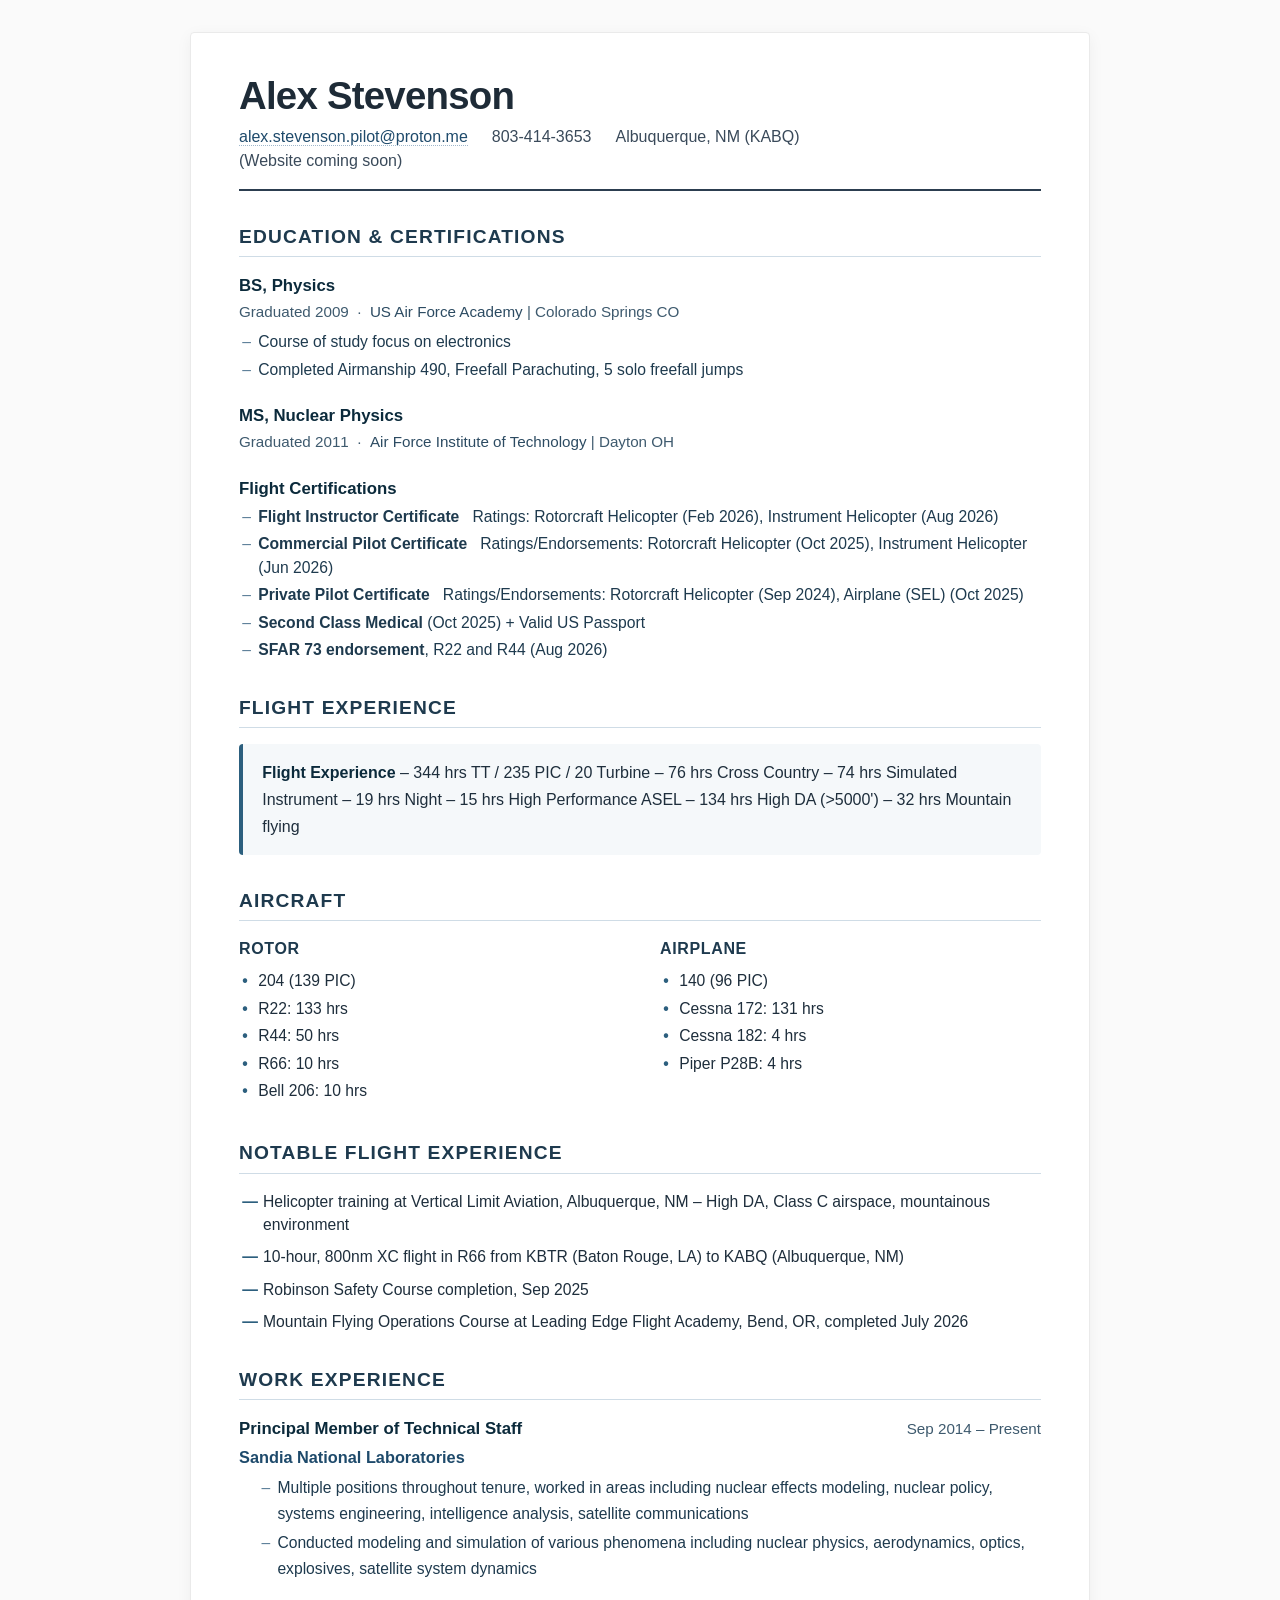
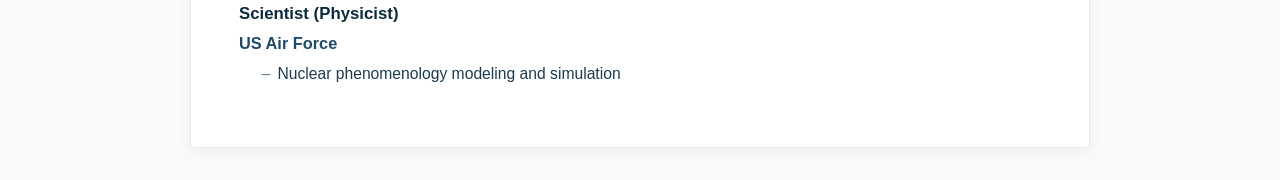
==== commit f276a537: "push it!" ====
--- a/index.html
+++ b/index.html
@@ -343,6 +343,9 @@
         <span>803-414-3653</span>
         <span>Albuquerque, NM (KABQ)</span>
       </div>
+      <div class="contact">
+        <span>(Website coming soon)</span>
+      </div>
     </div>
 
     <!-- EDUCATION & CERTIFICATIONS -->
@@ -364,6 +367,7 @@
 
     <!-- Certifications section — same visual level as education, no extra heading -->
     <div class="edu-item" style="margin-top: 1.2rem;">
+      <div class="degree">Flight Certifications</div>
       <ul class="detail-list" style="margin-top: 0.2rem;">
         <li><strong>Flight Instructor Certificate</strong> &nbsp; Ratings: Rotorcraft Helicopter (Feb 2026), Instrument Helicopter (Aug 2026)</li>
         <li><strong>Commercial Pilot Certificate</strong> &nbsp; Ratings/Endorsements: Rotorcraft Helicopter (Oct 2025), Instrument Helicopter (Jun 2026)</li>
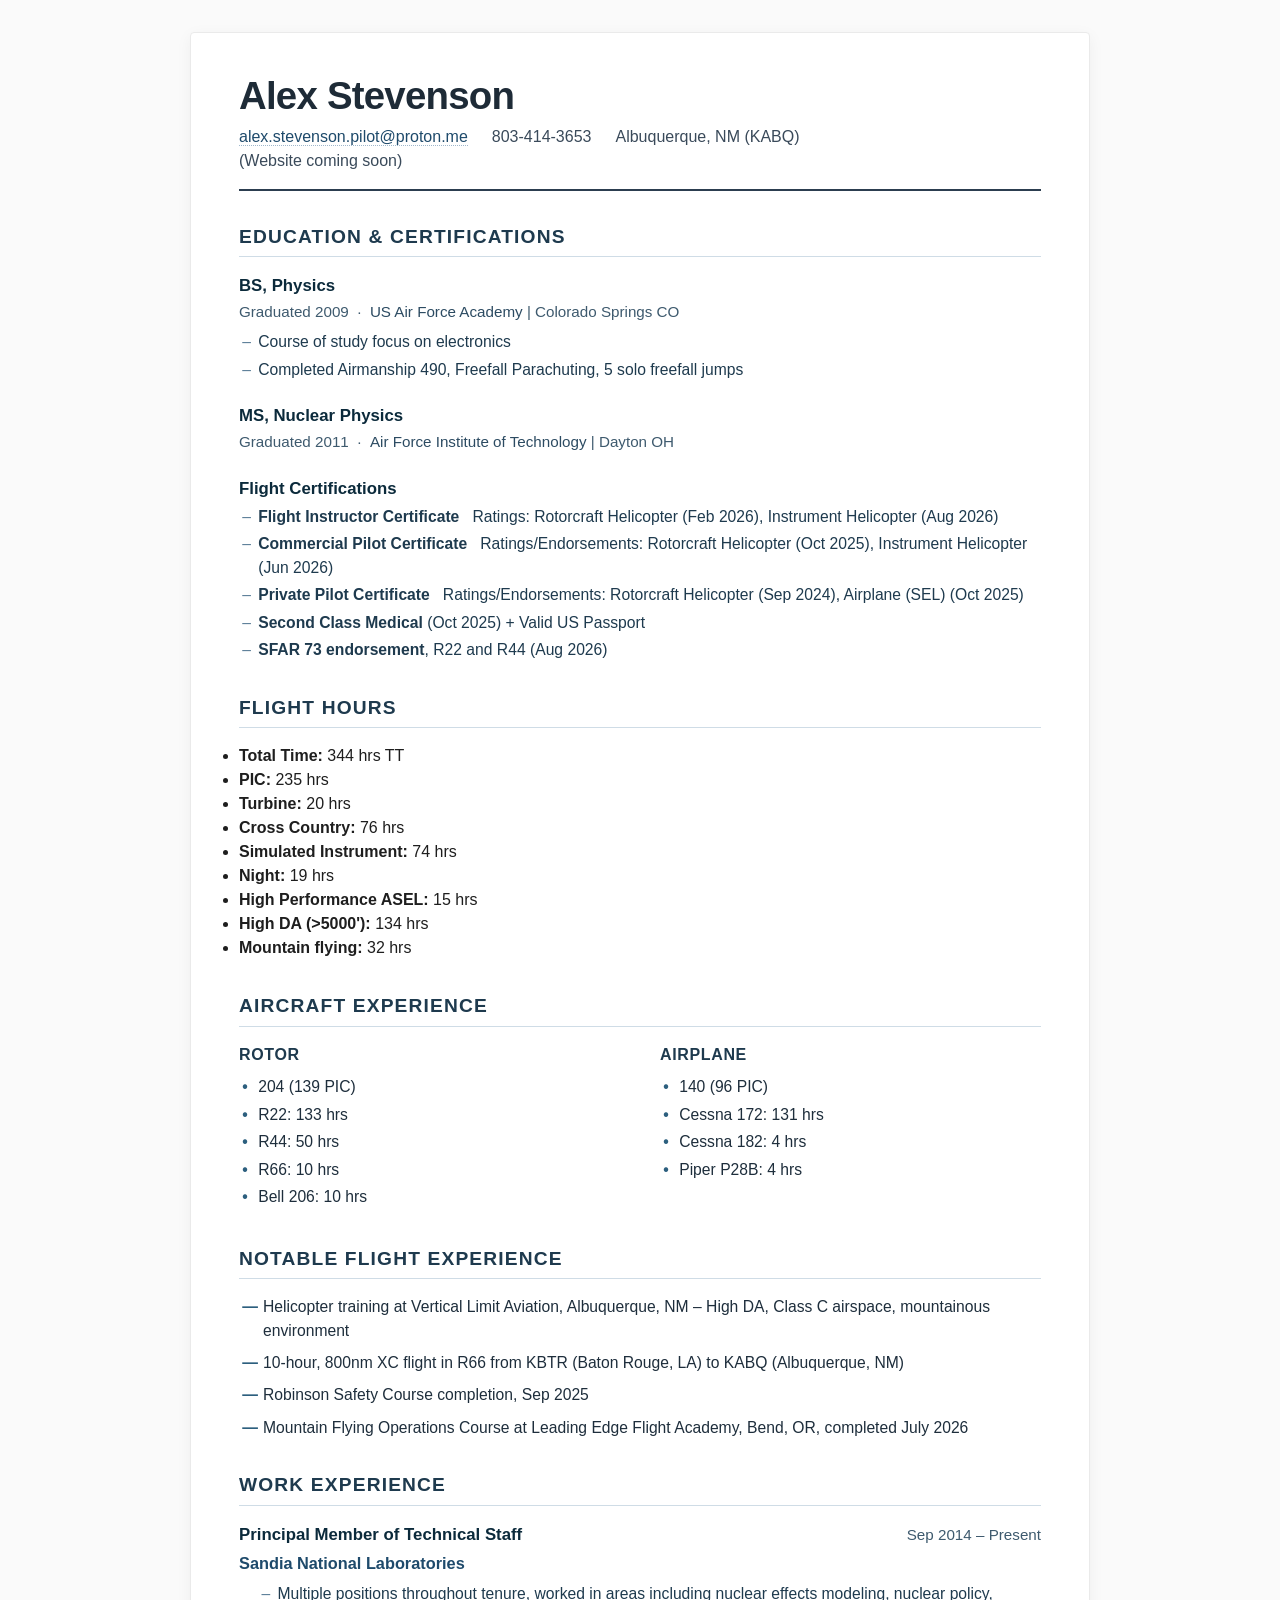
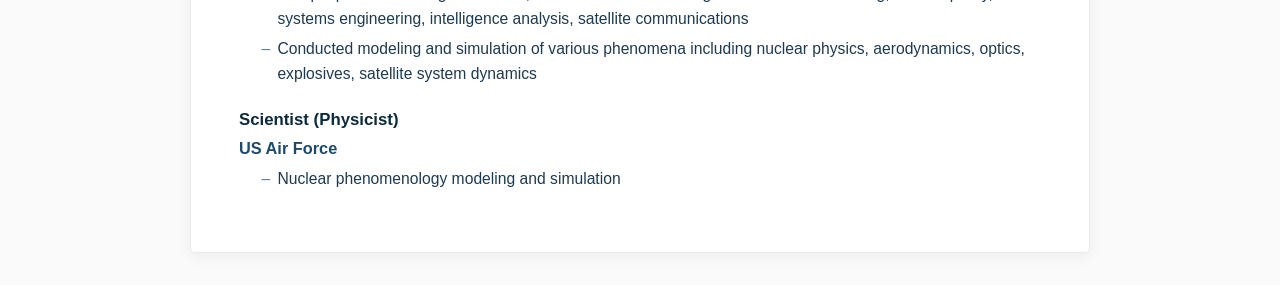
==== commit 40b8a456: "quick!" ====
--- a/index.html
+++ b/index.html
@@ -377,14 +377,22 @@
       </ul>
     </div>
 
-    <!-- FLIGHT EXPERIENCE -->
-    <div class="section-title">Flight Experience</div>
-    <div class="flight-exp">
-      <strong>Flight Experience</strong> – 344 hrs TT / 235 PIC / 20 Turbine – 76 hrs Cross Country – 74 hrs Simulated Instrument – 19 hrs Night – 15 hrs High Performance ASEL – 134 hrs High DA (&gt;5000') – 32 hrs Mountain flying
-    </div>
+    <!-- FLIGHT EXPERIENCE — now as a list -->
+    <div class="section-title">Flight Hours</div>
+    <ul class="flight-exp-list">
+      <li><strong>Total Time:</strong> 344 hrs TT</li>
+      <li><strong>PIC:</strong> 235 hrs</li>
+      <li><strong>Turbine:</strong> 20 hrs</li>
+      <li><strong>Cross Country:</strong> 76 hrs</li>
+      <li><strong>Simulated Instrument:</strong> 74 hrs</li>
+      <li><strong>Night:</strong> 19 hrs</li>
+      <li><strong>High Performance ASEL:</strong> 15 hrs</li>
+      <li><strong>High DA (&gt;5000'):</strong> 134 hrs</li>
+      <li><strong>Mountain flying:</strong> 32 hrs</li>
+    </ul>
 
     <!-- AIRCRAFT -->
-    <div class="section-title">Aircraft</div>
+    <div class="section-title">Aircraft Experience</div>
     <div class="aircraft-group">
       <div class="aircraft-category">
         <h4>Rotor</h4>
